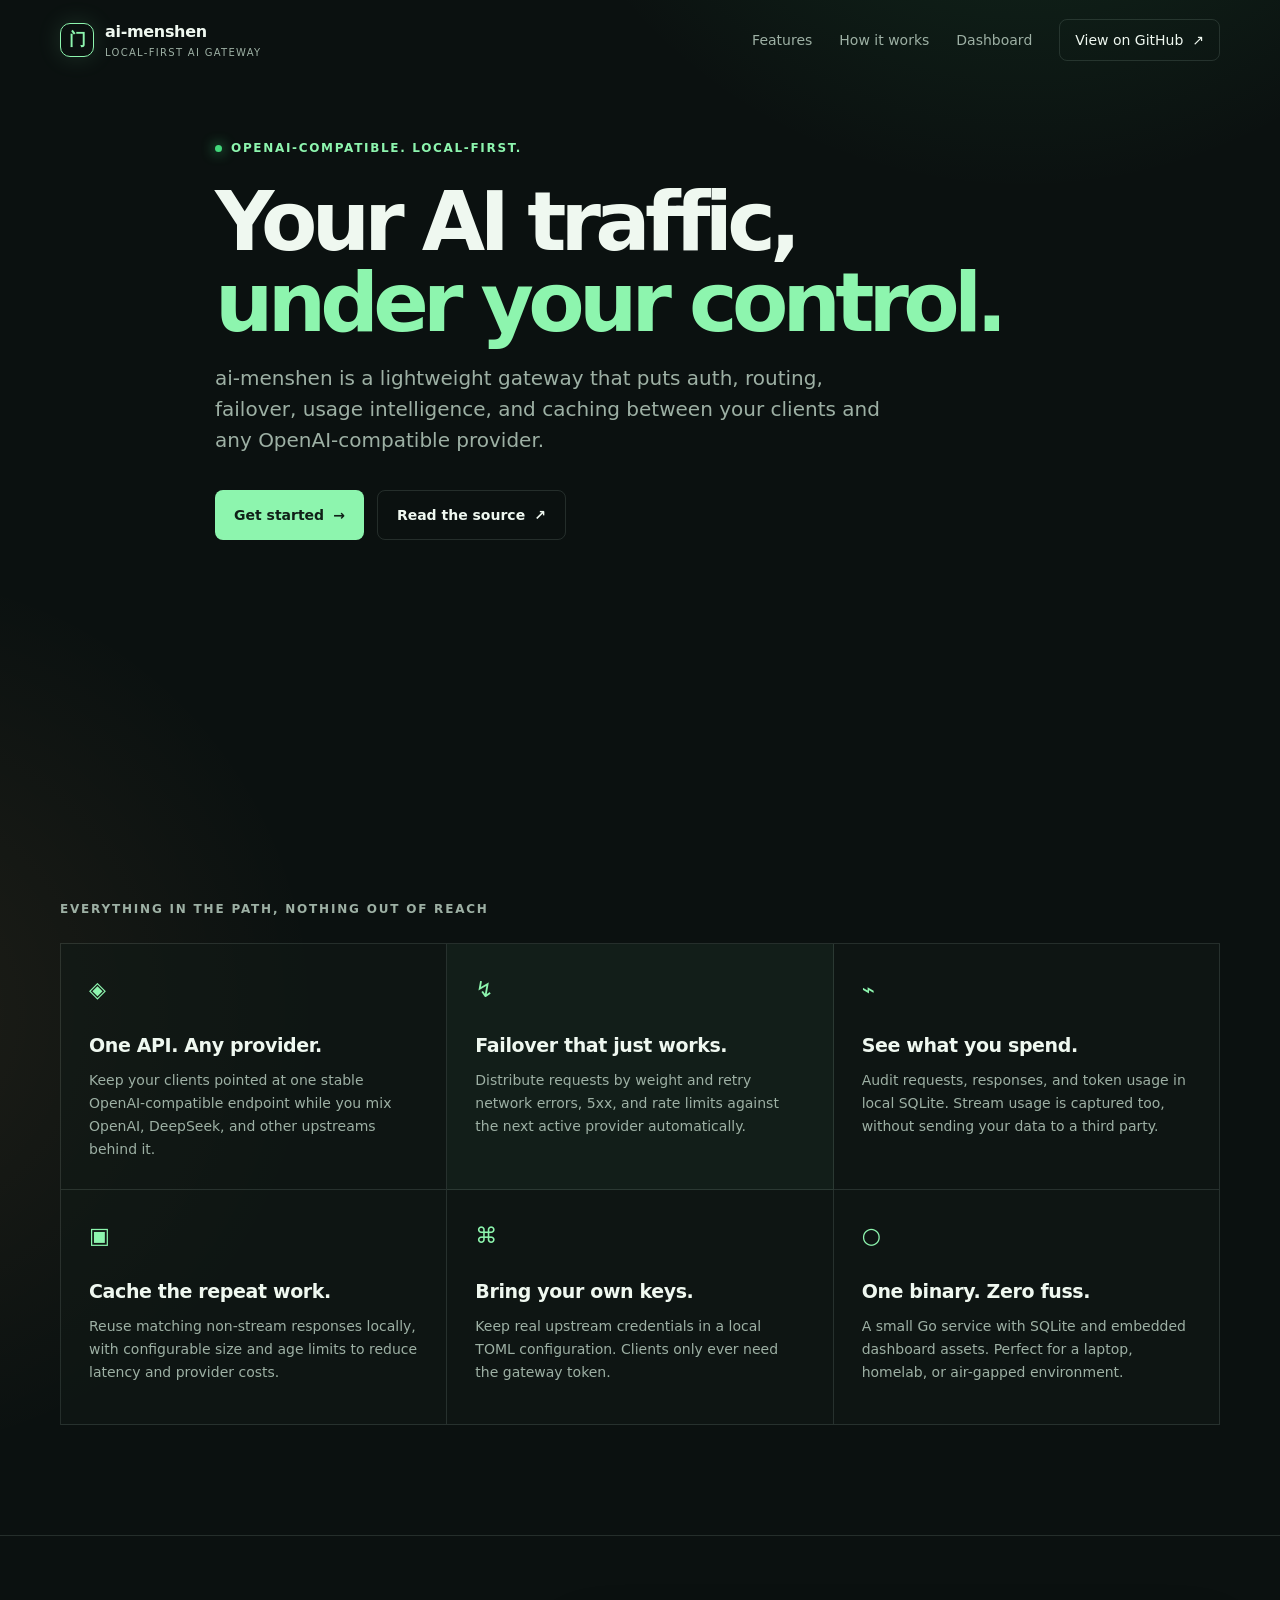
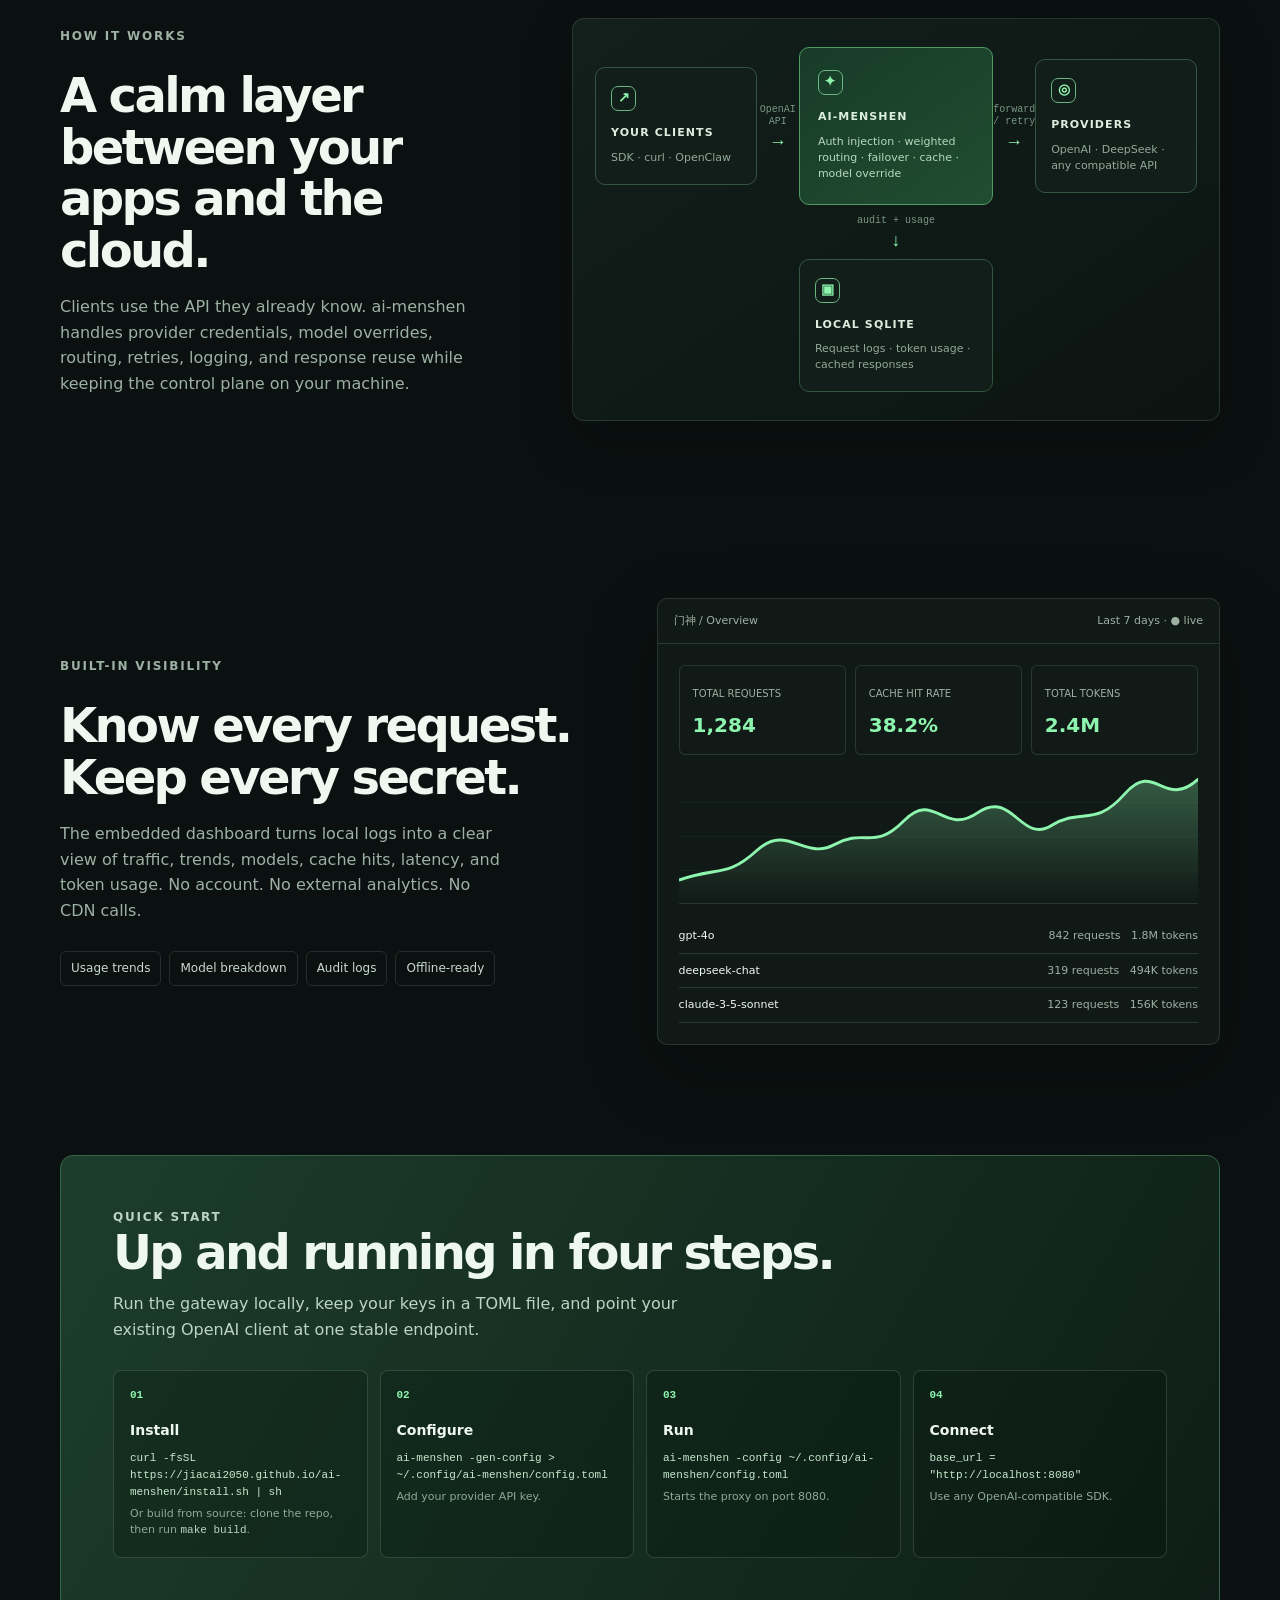
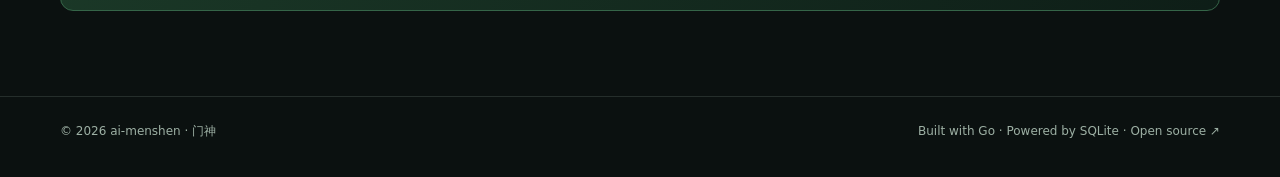
==== docs/index.html @ 2acf605a "add website" ====
<!doctype html>
<html lang="en">
<head>
  <meta charset="utf-8">
  <meta name="viewport" content="width=device-width, initial-scale=1">
  <meta name="theme-color" content="#0b1110">
  <meta name="description" content="ai-menshen is a local-first OpenAI-compatible AI gateway for auth injection, provider failover, usage auditing, and response caching.">
  <title>ai-menshen — Your AI traffic, under your control</title>
  <style>
    :root {
      --bg: #0b1110;
      --panel: #111a17;
      --panel-2: #15231e;
      --line: rgba(207, 239, 219, .13);
      --text: #eff8f0;
      --muted: #9db0a4;
      --green: #8df5ae;
      --green-2: #42d77a;
      --orange: #ffb870;
      --max: 1160px;
    }
    * { box-sizing: border-box; }
    html { scroll-behavior: smooth; }
    body {
      margin: 0;
      color: var(--text);
      background:
        radial-gradient(circle at 80% -10%, rgba(66, 215, 122, .17), transparent 33rem),
        radial-gradient(circle at -10% 30%, rgba(255, 184, 112, .08), transparent 28rem),
        var(--bg);
      font: 16px/1.6 Inter, ui-sans-serif, system-ui, -apple-system, BlinkMacSystemFont, "Segoe UI", sans-serif;
    }
    a { color: inherit; text-decoration: none; }
    .wrap { width: min(var(--max), calc(100% - 40px)); margin: 0 auto; }
    .nav { height: 80px; display: flex; align-items: center; justify-content: space-between; }
    .brand { display: flex; align-items: center; gap: 11px; font-weight: 750; letter-spacing: -.02em; }
    .brand-mark {
      display: grid; place-items: center; width: 34px; height: 34px; border: 1px solid var(--green);
      border-radius: 10px; color: var(--green); font-size: 17px; font-weight: 800;
      box-shadow: 0 0 24px rgba(141, 245, 174, .14);
    }
    .brand small { display: block; color: var(--muted); font-size: 10px; font-weight: 500; letter-spacing: .13em; text-transform: uppercase; }
    .links { display: flex; align-items: center; gap: 27px; color: var(--muted); font-size: 14px; }
    .links a:hover { color: var(--text); }
    .github { padding: 9px 15px; border: 1px solid var(--line); border-radius: 8px; color: var(--text); }
    .hero { min-height: calc(100vh - 80px); padding: 54px 0 92px; max-width: 850px; }
    .eyebrow { display: inline-flex; align-items: center; gap: 9px; color: var(--green); font-size: 12px; font-weight: 700; letter-spacing: .14em; text-transform: uppercase; }
    .eyebrow i { width: 7px; height: 7px; border-radius: 50%; background: var(--green-2); box-shadow: 0 0 13px var(--green-2); }
    h1 { margin: 21px 0 20px; max-width: 830px; font-size: clamp(46px, 7vw, 82px); line-height: .99; letter-spacing: -.07em; }
    h1 em { color: var(--green); font-style: normal; }
    .hero p { max-width: 670px; margin: 0; color: var(--muted); font-size: 20px; line-height: 1.55; }
    .actions { display: flex; flex-wrap: wrap; gap: 13px; margin-top: 34px; }
    .button { display: inline-flex; align-items: center; gap: 9px; padding: 13px 19px; border-radius: 8px; font-size: 14px; font-weight: 700; transition: transform .2s, background .2s; }
    .button:hover { transform: translateY(-2px); }
    .primary { background: var(--green); color: #102018; }
    .primary:hover { background: #b1ffc5; }
    .secondary { border: 1px solid var(--line); color: var(--text); }
    .secondary:hover { background: var(--panel); }
    .features { padding: 0 0 110px; }
    .section-label { margin: 0 0 24px; color: var(--muted); font-size: 12px; font-weight: 700; letter-spacing: .15em; text-transform: uppercase; }
    .feature-grid { display: grid; grid-template-columns: repeat(3, 1fr); border-top: 1px solid var(--line); border-left: 1px solid var(--line); }
    .feature { min-height: 235px; padding: 28px; border-right: 1px solid var(--line); border-bottom: 1px solid var(--line); background: rgba(17, 26, 23, .56); }
    .feature:nth-child(2) { background: rgba(21, 35, 30, .72); }
    .icon { color: var(--green); font-size: 22px; }
    .feature h3 { margin: 23px 0 8px; font-size: 19px; letter-spacing: -.02em; }
    .feature p { margin: 0; color: var(--muted); font-size: 14px; line-height: 1.65; }
    .architecture { padding: 82px 0; border-top: 1px solid var(--line); }
    .arch-grid { display: grid; grid-template-columns: .8fr 1.2fr; gap: 80px; align-items: center; }
    h2 { margin: 0 0 17px; font-size: clamp(30px, 4vw, 48px); line-height: 1.08; letter-spacing: -.055em; }
    .architecture .copy p { color: var(--muted); }
    .flow-map { display: grid; grid-template-columns: 1fr 42px 1.2fr 42px 1fr; grid-template-rows: auto 54px auto; align-items: center; padding: 28px 22px; border: 1px solid var(--line); border-radius: 12px; background: linear-gradient(145deg, rgba(21, 35, 30, .82), rgba(12, 21, 17, .9)); box-shadow: 0 20px 55px rgba(0, 0, 0, .2); }
    .flow-card { min-width: 0; padding: 18px 15px; border: 1px solid #345540; border-radius: 10px; background: #121e19; }
    .flow-card.gateway { grid-column: 3; grid-row: 1; padding: 22px 18px; border-color: #4f9b63; background: linear-gradient(145deg, #173b28, #214d31); }
    .flow-card.storage { grid-column: 3; grid-row: 3; }
    .flow-card h3 { margin: 0 0 8px; color: #dbeee0; font-size: 11px; letter-spacing: .1em; }
    .flow-card p { margin: 0; color: #91aa9a; font-size: 11px; line-height: 1.45; overflow-wrap: anywhere; }
    .flow-card.gateway p { color: #b7d8be; }
    .flow-card .card-icon { display: block; width: 25px; height: 25px; margin-bottom: 13px; border: 1px solid #6db47e; border-radius: 7px; color: var(--green); text-align: center; font: 700 14px/23px ui-monospace, monospace; }
    .flow-card.client { grid-column: 1; grid-row: 1; }
    .flow-card.provider { grid-column: 5; grid-row: 1; }
    .flow-arrow { position: relative; color: #789685; font: 10px/1.2 ui-monospace, SFMono-Regular, Menlo, monospace; text-align: center; }
    .flow-arrow::after { display: block; margin: 8px auto 0; color: #8df5ae; content: "→"; font-size: 18px; line-height: 12px; }
    .flow-arrow.left { grid-column: 2; grid-row: 1; }
    .flow-arrow.right { grid-column: 4; grid-row: 1; }
    .flow-arrow.down { grid-column: 3; grid-row: 2; align-self: stretch; }
    .flow-arrow.down::after { content: "↓"; }
    .flow-arrow.down span { display: block; margin-top: 10px; }
    .dashboard { padding: 95px 0 110px; }
    .dashboard-inner { display: grid; grid-template-columns: 1fr 1.05fr; gap: 60px; align-items: center; }
    .dashboard-copy p { color: var(--muted); max-width: 450px; }
    .tag-list { display: flex; flex-wrap: wrap; gap: 8px; margin-top: 27px; }
    .tag { padding: 7px 10px; border: 1px solid var(--line); border-radius: 6px; color: #c8d9cd; font-size: 12px; }
    .screen { border: 1px solid var(--line); border-radius: 10px; background: #101916; box-shadow: 0 25px 70px rgba(0,0,0,.25); overflow: hidden; }
    .screen-bar { display: flex; justify-content: space-between; padding: 13px 16px; border-bottom: 1px solid var(--line); color: var(--muted); font-size: 11px; }
    .screen-body { padding: 21px; }
    .stats { display: grid; grid-template-columns: repeat(3, 1fr); gap: 9px; }
    .stat { padding: 13px; border: 1px solid var(--line); border-radius: 6px; background: var(--panel); }
    .stat small { color: var(--muted); font-size: 10px; }
    .stat b { display: block; margin-top: 5px; color: var(--green); font-size: 20px; }
    .chart { position: relative; height: 135px; margin-top: 14px; border-bottom: 1px solid var(--line); background: repeating-linear-gradient(to bottom, transparent 0 33px, rgba(207,239,219,.07) 34px); }
    .chart svg { width: 100%; height: 100%; }
    .screen-table { margin-top: 15px; color: var(--muted); font-size: 11px; }
    .screen-row { display: flex; justify-content: space-between; padding: 8px 0; border-bottom: 1px solid var(--line); }
    .screen-row b { color: var(--text); font-weight: 500; }
    .quick-start { margin-bottom: 85px; padding: 52px; border: 1px solid #356548; border-radius: 13px; background: linear-gradient(120deg, rgba(35, 76, 51, .75), rgba(15, 35, 26, .7)); }
    .quick-start header { margin-bottom: 28px; }
    .quick-start h2 { margin-bottom: 12px; }
    .quick-start header p { max-width: 580px; margin: 0; color: #bdd3c3; }
    .quick-steps { display: grid; grid-template-columns: repeat(4, 1fr); gap: 12px; margin: 0; padding: 0; list-style: none; counter-reset: steps; }
    .quick-steps li { min-width: 0; padding: 18px 16px; border: 1px solid rgba(207, 239, 219, .16); border-radius: 8px; background: rgba(7, 18, 12, .28); counter-increment: steps; }
    .quick-steps li::before { display: block; margin-bottom: 18px; color: var(--green); content: "0" counter(steps); font: 700 11px ui-monospace, monospace; }
    .quick-steps strong { display: block; margin-bottom: 8px; font-size: 14px; }
    .quick-steps code { display: block; overflow-wrap: anywhere; color: #c7e9ce; font: 11px/1.55 ui-monospace, SFMono-Regular, Menlo, monospace; }
    .quick-steps span { display: block; margin-top: 5px; color: #8eaa97; font-size: 11px; line-height: 1.45; }
    .quick-steps span code { display: inline; color: #b9d6bf; }
    footer { padding: 25px 0 35px; border-top: 1px solid var(--line); color: var(--muted); font-size: 12px; }
    footer .wrap { display: flex; justify-content: space-between; gap: 20px; }
    @media (max-width: 760px) {
      .wrap { width: min(var(--max), calc(100% - 28px)); }
      .nav { height: 68px; } .links a:not(.github) { display: none; }
      .hero { min-height: calc(100svh - 68px); padding: 48px 0 70px; } .hero p { font-size: 17px; }
      .feature-grid, .arch-grid, .dashboard-inner { grid-template-columns: 1fr; }
      .feature { min-height: auto; } .arch-grid, .dashboard-inner { gap: 35px; }
      .architecture, .dashboard { padding: 70px 0; }
      .flow-map { grid-template-columns: 1fr; grid-template-rows: auto; gap: 10px; padding: 18px; }
      .flow-card.client, .flow-card.gateway, .flow-card.provider, .flow-card.storage,
      .flow-arrow.left, .flow-arrow.right, .flow-arrow.down { grid-column: 1; grid-row: auto; }
      .flow-arrow { display: flex; flex-direction: column; align-items: center; }
      .flow-arrow::after { margin: 1px auto 0; }
      .flow-arrow.down span { margin-top: 0; }
      .quick-start { margin-bottom: 65px; padding: 40px 22px; }
      .quick-steps { grid-template-columns: 1fr 1fr; }
      footer .wrap { flex-direction: column; gap: 5px; }
    }
  </style>
</head>
<body>
  <header class="wrap nav">
    <a class="brand" href="#">
      <span class="brand-mark">门</span>
      <span>ai-menshen<small>local-first AI gateway</small></span>
    </a>
    <nav class="links" aria-label="Main navigation">
      <a href="#features">Features</a>
      <a href="#how-it-works">How it works</a>
      <a href="#dashboard">Dashboard</a>
      <a class="github" href="https://github.com/jiacai2050/ai-menshen">View on GitHub&nbsp; ↗</a>
    </nav>
  </header>

  <main>
    <section class="wrap hero">
      <div class="eyebrow"><i></i> OpenAI-compatible. Local-first.</div>
      <h1>Your AI traffic,<br><em>under your control.</em></h1>
      <p>ai-menshen is a lightweight gateway that puts auth, routing, failover, usage intelligence, and caching between your clients and any OpenAI-compatible provider.</p>
      <div class="actions">
        <a class="button primary" href="https://github.com/jiacai2050/ai-menshen#installation">Get started <span>→</span></a>
        <a class="button secondary" href="https://github.com/jiacai2050/ai-menshen">Read the source <span>↗</span></a>
      </div>
    </section>

    <section id="features" class="wrap features">
      <p class="section-label">Everything in the path, nothing out of reach</p>
      <div class="feature-grid">
        <article class="feature">
          <div class="icon">◈</div>
          <h3>One API. Any provider.</h3>
          <p>Keep your clients pointed at one stable OpenAI-compatible endpoint while you mix OpenAI, DeepSeek, and other upstreams behind it.</p>
        </article>
        <article class="feature">
          <div class="icon">↯</div>
          <h3>Failover that just works.</h3>
          <p>Distribute requests by weight and retry network errors, 5xx, and rate limits against the next active provider automatically.</p>
        </article>
        <article class="feature">
          <div class="icon">⌁</div>
          <h3>See what you spend.</h3>
          <p>Audit requests, responses, and token usage in local SQLite. Stream usage is captured too, without sending your data to a third party.</p>
        </article>
        <article class="feature">
          <div class="icon">▣</div>
          <h3>Cache the repeat work.</h3>
          <p>Reuse matching non-stream responses locally, with configurable size and age limits to reduce latency and provider costs.</p>
        </article>
        <article class="feature">
          <div class="icon">⌘</div>
          <h3>Bring your own keys.</h3>
          <p>Keep real upstream credentials in a local TOML configuration. Clients only ever need the gateway token.</p>
        </article>
        <article class="feature">
          <div class="icon">○</div>
          <h3>One binary. Zero fuss.</h3>
          <p>A small Go service with SQLite and embedded dashboard assets. Perfect for a laptop, homelab, or air-gapped environment.</p>
        </article>
      </div>
    </section>

    <section id="how-it-works" class="architecture">
      <div class="wrap arch-grid">
        <div class="copy">
          <p class="section-label">How it works</p>
          <h2>A calm layer between your apps and the cloud.</h2>
          <p>Clients use the API they already know. ai-menshen handles provider credentials, model overrides, routing, retries, logging, and response reuse while keeping the control plane on your machine.</p>
        </div>
        <div class="flow-map" aria-label="Request flow diagram">
          <div class="flow-card client">
            <span class="card-icon">↗</span>
            <h3>YOUR CLIENTS</h3>
            <p>SDK · curl · OpenClaw</p>
          </div>
          <div class="flow-arrow left"><span>OpenAI API</span></div>
          <div class="flow-card gateway">
            <span class="card-icon">✦</span>
            <h3>AI-MENSHEN</h3>
            <p>Auth injection · weighted routing · failover · cache · model override</p>
          </div>
          <div class="flow-arrow right"><span>forward / retry</span></div>
          <div class="flow-card provider">
            <span class="card-icon">◎</span>
            <h3>PROVIDERS</h3>
            <p>OpenAI · DeepSeek · any compatible API</p>
          </div>
          <div class="flow-arrow down"><span>audit + usage</span></div>
          <div class="flow-card storage">
            <span class="card-icon">▣</span>
            <h3>LOCAL SQLITE</h3>
            <p>Request logs · token usage · cached responses</p>
          </div>
        </div>
      </div>
    </section>

    <section id="dashboard" class="wrap dashboard">
      <div class="dashboard-inner">
        <div class="dashboard-copy">
          <p class="section-label">Built-in visibility</p>
          <h2>Know every request. Keep every secret.</h2>
          <p>The embedded dashboard turns local logs into a clear view of traffic, trends, models, cache hits, latency, and token usage. No account. No external analytics. No CDN calls.</p>
          <div class="tag-list">
            <span class="tag">Usage trends</span><span class="tag">Model breakdown</span><span class="tag">Audit logs</span><span class="tag">Offline-ready</span>
          </div>
        </div>
        <div class="screen" aria-label="Dashboard preview">
          <div class="screen-bar"><span>门神 / Overview</span><span>Last 7 days · ● live</span></div>
          <div class="screen-body">
            <div class="stats"><div class="stat"><small>TOTAL REQUESTS</small><b>1,284</b></div><div class="stat"><small>CACHE HIT RATE</small><b>38.2%</b></div><div class="stat"><small>TOTAL TOKENS</small><b>2.4M</b></div></div>
            <div class="chart"><svg viewBox="0 0 600 135" preserveAspectRatio="none" aria-hidden="true"><path d="M0 112 C45 98 55 110 90 82 S145 93 180 76 S225 83 260 52 S305 68 345 44 S395 76 430 57 S480 60 515 25 S560 42 600 10" fill="none" stroke="#8df5ae" stroke-width="3"/><path d="M0 112 C45 98 55 110 90 82 S145 93 180 76 S225 83 260 52 S305 68 345 44 S395 76 430 57 S480 60 515 25 S560 42 600 10 V135 H0Z" fill="url(#fade)" opacity=".3"/><defs><linearGradient id="fade" x1="0" x2="0" y1="0" y2="1"><stop stop-color="#8df5ae"/><stop offset="1" stop-color="#8df5ae" stop-opacity="0"/></linearGradient></defs></svg></div>
            <div class="screen-table"><div class="screen-row"><b>gpt-4o</b><span>842 requests&nbsp;&nbsp; 1.8M tokens</span></div><div class="screen-row"><b>deepseek-chat</b><span>319 requests&nbsp;&nbsp; 494K tokens</span></div><div class="screen-row"><b>claude-3-5-sonnet</b><span>123 requests&nbsp;&nbsp; 156K tokens</span></div></div>
          </div>
        </div>
      </div>
    </section>

    <section id="quick-start" class="wrap quick-start">
      <header>
        <p class="section-label">Quick start</p>
        <h2>Up and running in four steps.</h2>
        <p>Run the gateway locally, keep your keys in a TOML file, and point your existing OpenAI client at one stable endpoint.</p>
      </header>
      <ol class="quick-steps">
        <li><strong>Install</strong><code>curl -fsSL https://jiacai2050.github.io/ai-menshen/install.sh | sh</code><span>Or build from source: clone the repo, then run <code>make build</code>.</span></li>
        <li><strong>Configure</strong><code>ai-menshen -gen-config &gt; ~/.config/ai-menshen/config.toml</code><span>Add your provider API key.</span></li>
        <li><strong>Run</strong><code>ai-menshen -config ~/.config/ai-menshen/config.toml</code><span>Starts the proxy on port 8080.</span></li>
        <li><strong>Connect</strong><code>base_url = "http://localhost:8080"</code><span>Use any OpenAI-compatible SDK.</span></li>
      </ol>
    </section>
  </main>

  <footer>
    <div class="wrap"><span>© 2026 ai-menshen · 门神</span><span>Built with Go · Powered by SQLite · <a href="https://github.com/jiacai2050/ai-menshen">Open source ↗</a></span></div>
  </footer>
</body>
</html>
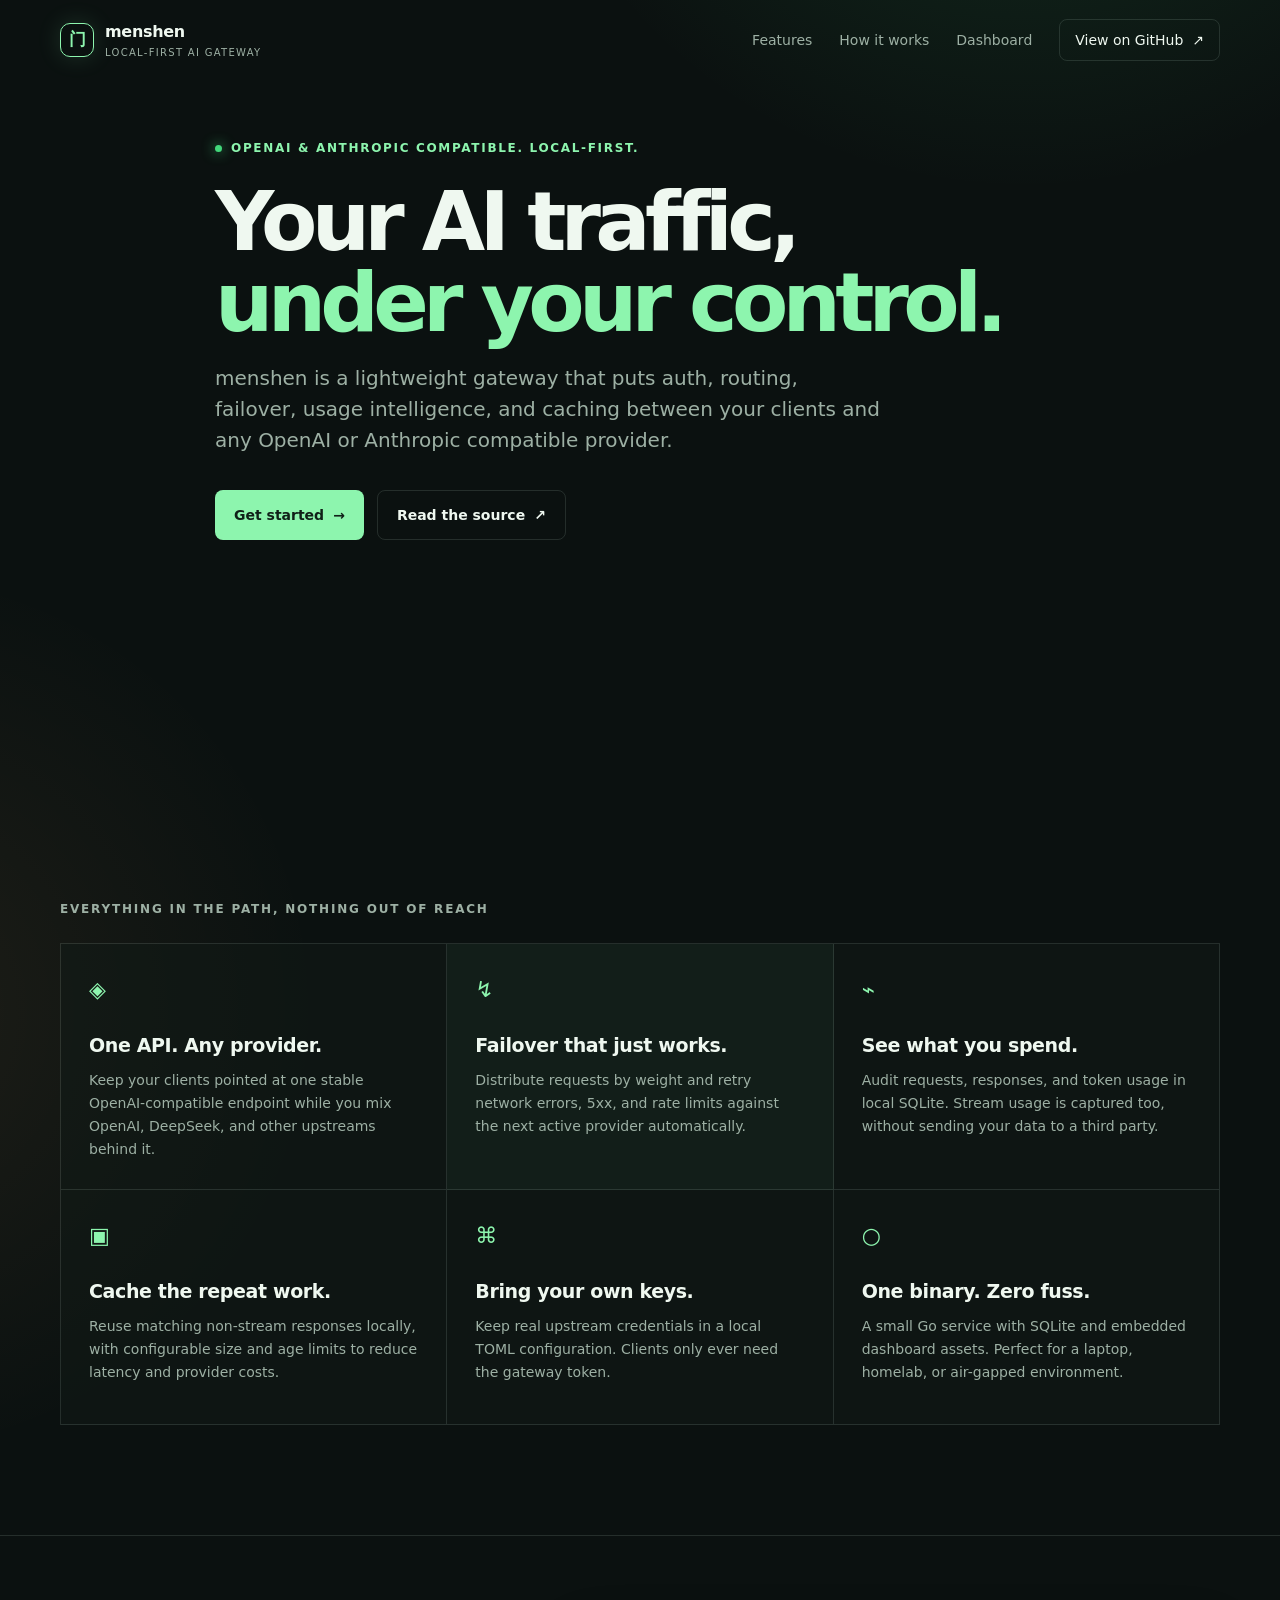
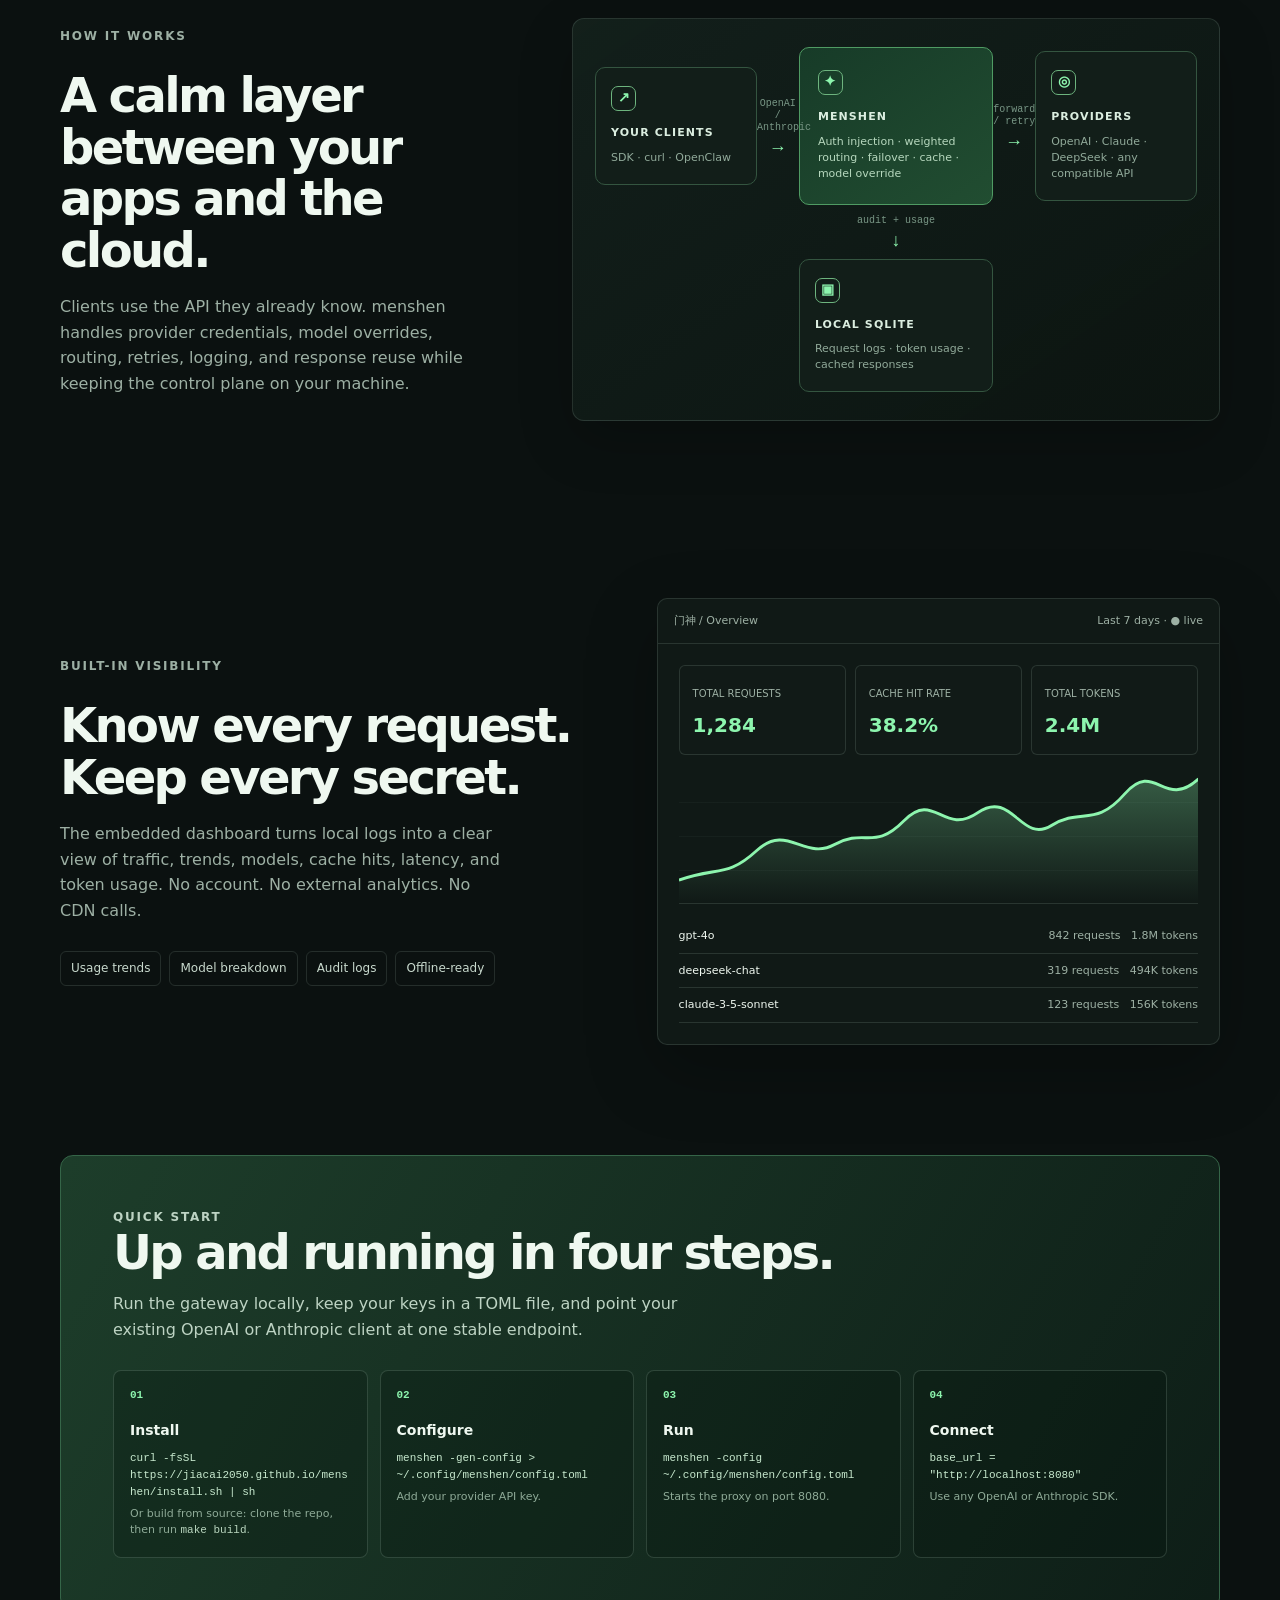
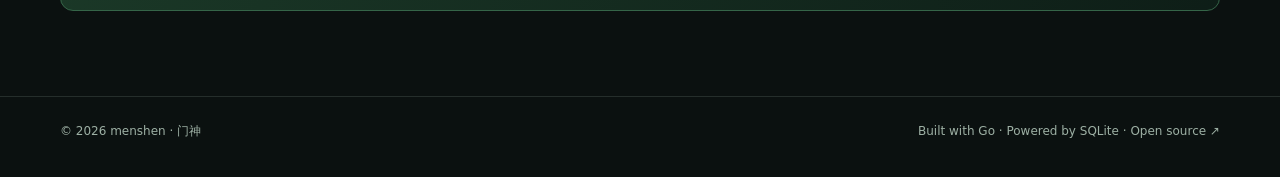
==== commit 975d5e4c: "feat: add Anthropic support and rename to menshen Rename project and package from ai-menshen to mens" ====
--- a/docs/index.html
+++ b/docs/index.html
@@ -4,8 +4,8 @@
   <meta charset="utf-8">
   <meta name="viewport" content="width=device-width, initial-scale=1">
   <meta name="theme-color" content="#0b1110">
-  <meta name="description" content="ai-menshen is a local-first OpenAI-compatible AI gateway for auth injection, provider failover, usage auditing, and response caching.">
-  <title>ai-menshen — Your AI traffic, under your control</title>
+  <meta name="description" content="menshen is a local-first OpenAI and Anthropic compatible AI gateway for auth injection, provider failover, usage auditing, and response caching.">
+  <title>menshen — Your AI traffic, under your control</title>
   <style>
     :root {
       --bg: #0b1110;
@@ -138,24 +138,24 @@
   <header class="wrap nav">
     <a class="brand" href="#">
       <span class="brand-mark">门</span>
-      <span>ai-menshen<small>local-first AI gateway</small></span>
+      <span>menshen<small>local-first AI gateway</small></span>
     </a>
     <nav class="links" aria-label="Main navigation">
       <a href="#features">Features</a>
       <a href="#how-it-works">How it works</a>
       <a href="#dashboard">Dashboard</a>
-      <a class="github" href="https://github.com/jiacai2050/ai-menshen">View on GitHub&nbsp; ↗</a>
+      <a class="github" href="https://github.com/jiacai2050/menshen">View on GitHub&nbsp; ↗</a>
     </nav>
   </header>
 
   <main>
     <section class="wrap hero">
-      <div class="eyebrow"><i></i> OpenAI-compatible. Local-first.</div>
+      <div class="eyebrow"><i></i> OpenAI & Anthropic compatible. Local-first.</div>
       <h1>Your AI traffic,<br><em>under your control.</em></h1>
-      <p>ai-menshen is a lightweight gateway that puts auth, routing, failover, usage intelligence, and caching between your clients and any OpenAI-compatible provider.</p>
+      <p>menshen is a lightweight gateway that puts auth, routing, failover, usage intelligence, and caching between your clients and any OpenAI or Anthropic compatible provider.</p>
       <div class="actions">
-        <a class="button primary" href="https://github.com/jiacai2050/ai-menshen#installation">Get started <span>→</span></a>
-        <a class="button secondary" href="https://github.com/jiacai2050/ai-menshen">Read the source <span>↗</span></a>
+        <a class="button primary" href="https://github.com/jiacai2050/menshen#installation">Get started <span>→</span></a>
+        <a class="button secondary" href="https://github.com/jiacai2050/menshen">Read the source <span>↗</span></a>
       </div>
     </section>
 
@@ -200,7 +200,7 @@
         <div class="copy">
           <p class="section-label">How it works</p>
           <h2>A calm layer between your apps and the cloud.</h2>
-          <p>Clients use the API they already know. ai-menshen handles provider credentials, model overrides, routing, retries, logging, and response reuse while keeping the control plane on your machine.</p>
+          <p>Clients use the API they already know. menshen handles provider credentials, model overrides, routing, retries, logging, and response reuse while keeping the control plane on your machine.</p>
         </div>
         <div class="flow-map" aria-label="Request flow diagram">
           <div class="flow-card client">
@@ -208,17 +208,17 @@
             <h3>YOUR CLIENTS</h3>
             <p>SDK · curl · OpenClaw</p>
           </div>
-          <div class="flow-arrow left"><span>OpenAI API</span></div>
+          <div class="flow-arrow left"><span>OpenAI / Anthropic</span></div>
           <div class="flow-card gateway">
             <span class="card-icon">✦</span>
-            <h3>AI-MENSHEN</h3>
+            <h3>MENSHEN</h3>
             <p>Auth injection · weighted routing · failover · cache · model override</p>
           </div>
           <div class="flow-arrow right"><span>forward / retry</span></div>
           <div class="flow-card provider">
             <span class="card-icon">◎</span>
             <h3>PROVIDERS</h3>
-            <p>OpenAI · DeepSeek · any compatible API</p>
+            <p>OpenAI · Claude · DeepSeek · any compatible API</p>
           </div>
           <div class="flow-arrow down"><span>audit + usage</span></div>
           <div class="flow-card storage">
@@ -255,19 +255,19 @@
       <header>
         <p class="section-label">Quick start</p>
         <h2>Up and running in four steps.</h2>
-        <p>Run the gateway locally, keep your keys in a TOML file, and point your existing OpenAI client at one stable endpoint.</p>
+        <p>Run the gateway locally, keep your keys in a TOML file, and point your existing OpenAI or Anthropic client at one stable endpoint.</p>
       </header>
       <ol class="quick-steps">
-        <li><strong>Install</strong><code>curl -fsSL https://jiacai2050.github.io/ai-menshen/install.sh | sh</code><span>Or build from source: clone the repo, then run <code>make build</code>.</span></li>
-        <li><strong>Configure</strong><code>ai-menshen -gen-config &gt; ~/.config/ai-menshen/config.toml</code><span>Add your provider API key.</span></li>
-        <li><strong>Run</strong><code>ai-menshen -config ~/.config/ai-menshen/config.toml</code><span>Starts the proxy on port 8080.</span></li>
-        <li><strong>Connect</strong><code>base_url = "http://localhost:8080"</code><span>Use any OpenAI-compatible SDK.</span></li>
+        <li><strong>Install</strong><code>curl -fsSL https://jiacai2050.github.io/menshen/install.sh | sh</code><span>Or build from source: clone the repo, then run <code>make build</code>.</span></li>
+        <li><strong>Configure</strong><code>menshen -gen-config &gt; ~/.config/menshen/config.toml</code><span>Add your provider API key.</span></li>
+        <li><strong>Run</strong><code>menshen -config ~/.config/menshen/config.toml</code><span>Starts the proxy on port 8080.</span></li>
+        <li><strong>Connect</strong><code>base_url = "http://localhost:8080"</code><span>Use any OpenAI or Anthropic SDK.</span></li>
       </ol>
     </section>
   </main>
 
   <footer>
-    <div class="wrap"><span>© 2026 ai-menshen · 门神</span><span>Built with Go · Powered by SQLite · <a href="https://github.com/jiacai2050/ai-menshen">Open source ↗</a></span></div>
+    <div class="wrap"><span>© 2026 menshen · 门神</span><span>Built with Go · Powered by SQLite · <a href="https://github.com/jiacai2050/menshen">Open source ↗</a></span></div>
   </footer>
 </body>
 </html>
